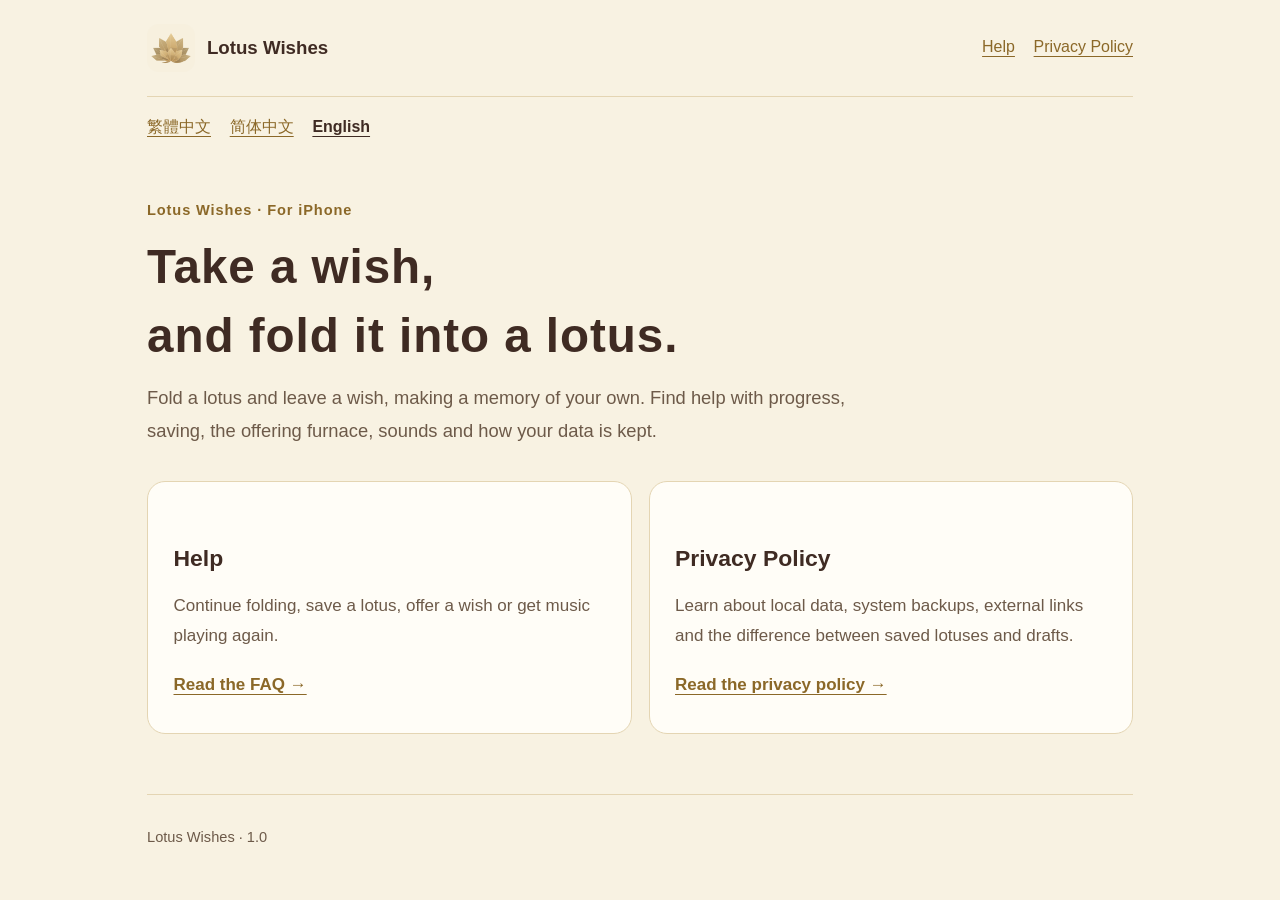
==== en/index.html @ 32084689 "Add English and Simplified Chinese help and privacy pages" ====
<!doctype html>
<html lang="en">
<head>
  <meta charset="utf-8">
  <meta name="viewport" content="width=device-width, initial-scale=1">
  <meta name="description" content="Help and privacy information for Lotus Wishes. Take a wish and fold it into a lotus.">
  <title>Lotus Wishes · Help &amp; Privacy</title>
  <link rel="icon" href="../assets/icon.png" type="image/png">
  <link rel="stylesheet" href="../styles.css">
  <link rel="canonical" href="https://cm2rf97d.github.io/lotus-wishes-support/en/index.html">
</head>
<body>
  <a class="skip-link" href="#main">Skip to main content</a>
  <div class="page-shell">
    <header class="site-header">
      <a class="brand" href="index.html"><img src="../assets/icon.png" width="48" height="48" alt="">Lotus Wishes</a>
      <nav aria-label="Main navigation"><a href="support.html">Help</a><a href="privacy.html">Privacy Policy</a></nav>
    </header>
    <nav class="languages" aria-label="Language"><a href="../index.html" lang="zh-Hant" hreflang="zh-Hant">繁體中文</a><a href="../zh-Hans/index.html" lang="zh-Hans" hreflang="zh-Hans">简体中文</a><a href="../en/index.html" lang="en" hreflang="en" aria-current="page">English</a></nav>
    <main id="main">
      <div class="hero">
        <p class="eyebrow">Lotus Wishes · For iPhone</p>
        <h1>Take a wish,<br>and fold it into a lotus.</h1>
        <p class="lead">Fold a lotus and leave a wish, making a memory of your own. Find help with progress, saving, the offering furnace, sounds and how your data is kept.</p>
      </div>
      <div class="cards">
        <section class="card">
          <h2>Help</h2>
          <p>Continue folding, save a lotus, offer a wish or get music playing again.</p>
          <a href="support.html">Read the FAQ →</a>
        </section>
        <section class="card">
          <h2>Privacy Policy</h2>
          <p>Learn about local data, system backups, external links and the difference between saved lotuses and drafts.</p>
          <a href="privacy.html">Read the privacy policy →</a>
        </section>
      </div>
    </main>
    <footer class="site-footer"><p>Lotus Wishes · 1.0</p></footer>
  </div>
</body>
</html>
---- styles.css ----
:root {
  color-scheme: light;
  --paper: #f8f2e2;
  --surface: #fffdf7;
  --ink: #3f2b23;
  --muted: #6d5a49;
  --gold: #8b6828;
  --line: #e4d5b3;
  --soft: #f1e6cd;
  font-family: -apple-system, BlinkMacSystemFont, "PingFang TC", "Microsoft JhengHei", sans-serif;
  font-size: 17px;
  line-height: 1.8;
  background: var(--paper);
  color: var(--ink);
}
* { box-sizing: border-box; }
body { margin: 0; }
main { overflow-wrap: anywhere; }
a { color: var(--gold); text-underline-offset: .22em; }
a:hover { color: var(--ink); }
a:focus-visible, summary:focus-visible { outline: 3px solid var(--gold); outline-offset: 5px; border-radius: 4px; }
.skip-link { position: absolute; left: 1rem; top: -8rem; padding: .6rem 1rem; background: var(--surface); z-index: 2; }
.skip-link:focus { top: 1rem; }
.preview-notice { margin: 0; padding: .7rem 1.25rem; background: var(--soft); border-bottom: 1px solid var(--line); text-align: center; font-size: .88rem; }
.preview-notice strong { display: inline-block; margin-right: .6rem; }
.page-shell { width: min(100% - 2.5rem, 58rem); margin-inline: auto; }
.site-header { display: flex; align-items: center; justify-content: space-between; gap: 1.25rem; padding-block: 1.4rem; border-bottom: 1px solid var(--line); }
.brand { display: inline-flex; align-items: center; gap: .7rem; text-decoration: none; color: var(--ink); font-weight: 700; font-size: 1.1rem; min-height: 44px; }
.brand img { width: 48px; height: 48px; border-radius: 12px; }
nav { display: flex; gap: .35rem 1.1rem; flex-wrap: wrap; }
nav a { display: inline-flex; align-items: center; min-height: 44px; font-size: .94rem; }
nav a[aria-current="page"] { color: var(--ink); font-weight: 700; }
.languages { padding-top: .5rem; }
main { padding-block: 2.8rem 3.5rem; }
.hero { max-width: 43rem; margin-bottom: 2rem; }
.eyebrow { color: var(--gold); font-size: .86rem; font-weight: 650; letter-spacing: .06em; margin: 0 0 .5rem; }
h1, h2, h3 { line-height: 1.45; text-wrap: pretty; }
h1 { font-size: clamp(2rem, 5vw, 2.8rem); margin: 0 0 .7rem; letter-spacing: .02em; }
h2 { font-size: 1.35rem; margin: 2rem 0 .9rem; }
h3 { font-size: 1.1rem; margin: 0 0 .55rem; }
p { margin: .7rem 0; }
.lead { color: var(--muted); font-size: 1.08rem; }
.meta { font-size: .86rem; color: var(--muted); }
.cards { display: grid; grid-template-columns: repeat(2, minmax(0, 1fr)); gap: 1rem; }
.card, .contact, .summary { background: var(--surface); border: 1px solid var(--line); border-radius: 18px; padding: 1.5rem; }
.card p { color: var(--muted); }
.card a { display: inline-flex; align-items: center; min-height: 44px; font-weight: 650; }
.summary { border-left: 4px solid var(--gold); margin-bottom: 2rem; }
.summary p:first-child { margin-top: 0; }
.summary p:last-child { margin-bottom: 0; }
.document { max-width: 44rem; }
.document section + section { margin-top: 1.8rem; }
.document ul { padding-left: 1.35rem; }
.document li + li { margin-top: .4rem; }
.contact { margin-top: 2rem; }
.contact h2 { margin-top: 0; }
.contact-address a { overflow-wrap: anywhere; }
.contact-placeholder { padding: .8rem 1rem; background: var(--soft); border-radius: 10px; font-weight: 650; }
.faq-group { margin-bottom: 2rem; }
details { padding: 1rem 1.15rem; background: var(--surface); border: 1px solid var(--line); border-radius: 12px; margin-bottom: .65rem; }
summary { cursor: pointer; font-weight: 650; min-height: 44px; align-content: center; padding-block: .25rem; }
summary::marker { color: var(--gold); }
details p, details li { color: var(--muted); }
details p:last-child { margin-bottom: .15rem; }
.site-footer { border-top: 1px solid var(--line); padding-block: 1.5rem 2rem; color: var(--muted); font-size: .86rem; }
.site-footer p { margin: .2rem 0; }
@media (max-width: 600px) {
  .page-shell { width: min(100% - 2rem, 58rem); }
  .site-header { align-items: flex-start; flex-direction: column; gap: .45rem; padding-block: 1rem; }
  nav { gap: .3rem 1.25rem; }
  main { padding-top: 2rem; }
  .cards { grid-template-columns: 1fr; }
  .card, .contact, .summary { padding: 1.15rem; }
  .preview-notice strong { display: block; margin-right: 0; }
}
@media print {
  :root { background: white; color: black; }
  .skip-link, nav { display: none; }
  .page-shell { width: 100%; }
  .card, .contact, .summary, details { break-inside: avoid; }
  details::details-content { display: block; }
}
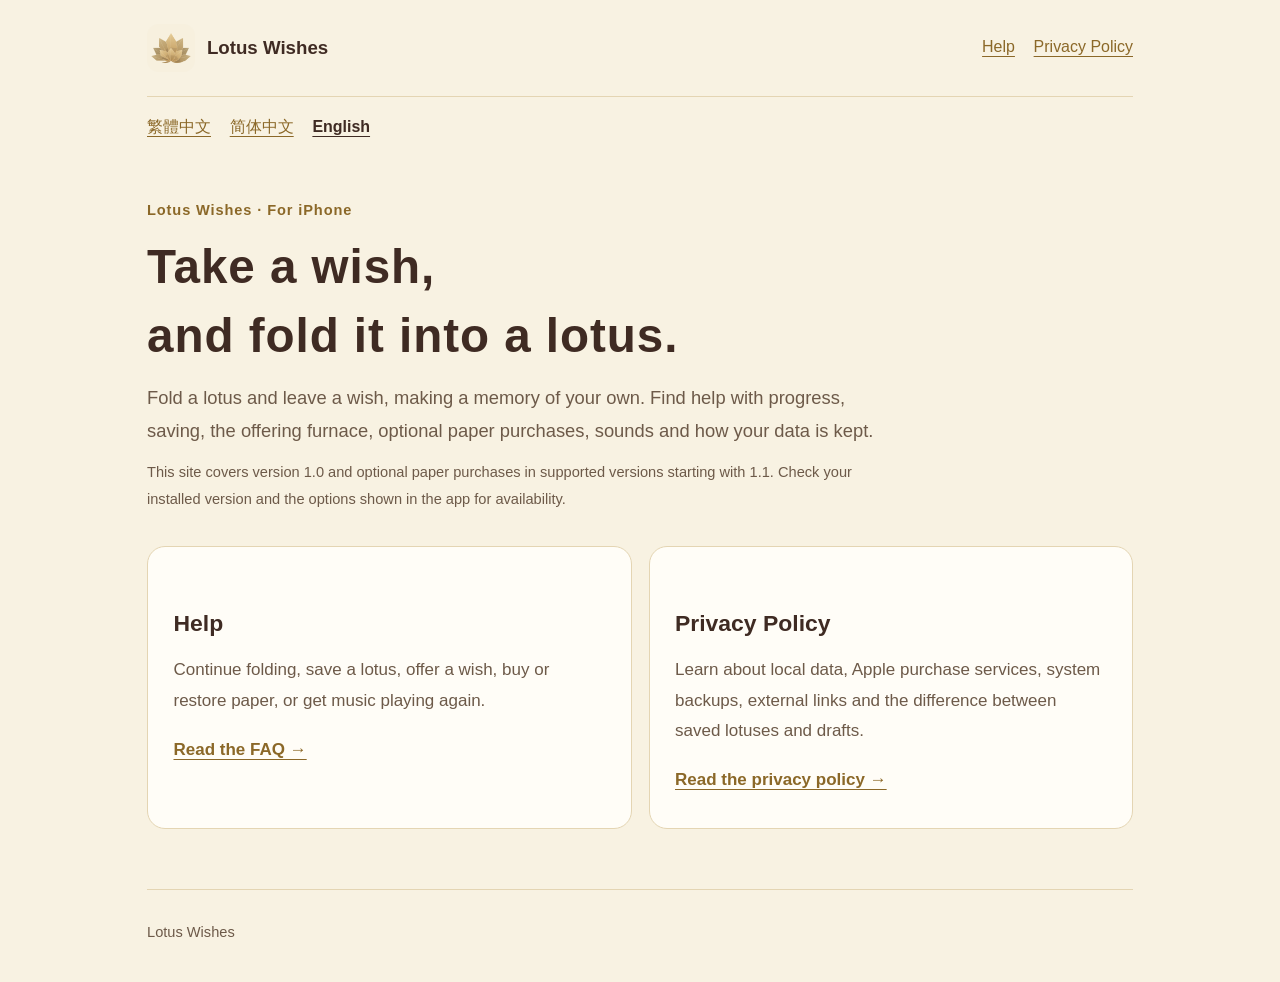
==== commit a976bfd4: "Document optional paper purchases while retaining version 1.0 help" ====
--- a/en/index.html
+++ b/en/index.html
@@ -21,22 +21,23 @@
       <div class="hero">
         <p class="eyebrow">Lotus Wishes · For iPhone</p>
         <h1>Take a wish,<br>and fold it into a lotus.</h1>
-        <p class="lead">Fold a lotus and leave a wish, making a memory of your own. Find help with progress, saving, the offering furnace, sounds and how your data is kept.</p>
+        <p class="lead">Fold a lotus and leave a wish, making a memory of your own. Find help with progress, saving, the offering furnace, optional paper purchases, sounds and how your data is kept.</p>
+        <p class="meta">This site covers version 1.0 and optional paper purchases in supported versions starting with 1.1. Check your installed version and the options shown in the app for availability.</p>
       </div>
       <div class="cards">
         <section class="card">
           <h2>Help</h2>
-          <p>Continue folding, save a lotus, offer a wish or get music playing again.</p>
+          <p>Continue folding, save a lotus, offer a wish, buy or restore paper, or get music playing again.</p>
           <a href="support.html">Read the FAQ →</a>
         </section>
         <section class="card">
           <h2>Privacy Policy</h2>
-          <p>Learn about local data, system backups, external links and the difference between saved lotuses and drafts.</p>
+          <p>Learn about local data, Apple purchase services, system backups, external links and the difference between saved lotuses and drafts.</p>
           <a href="privacy.html">Read the privacy policy →</a>
         </section>
       </div>
     </main>
-    <footer class="site-footer"><p>Lotus Wishes · 1.0</p></footer>
+    <footer class="site-footer"><p>Lotus Wishes</p></footer>
   </div>
 </body>
 </html>
